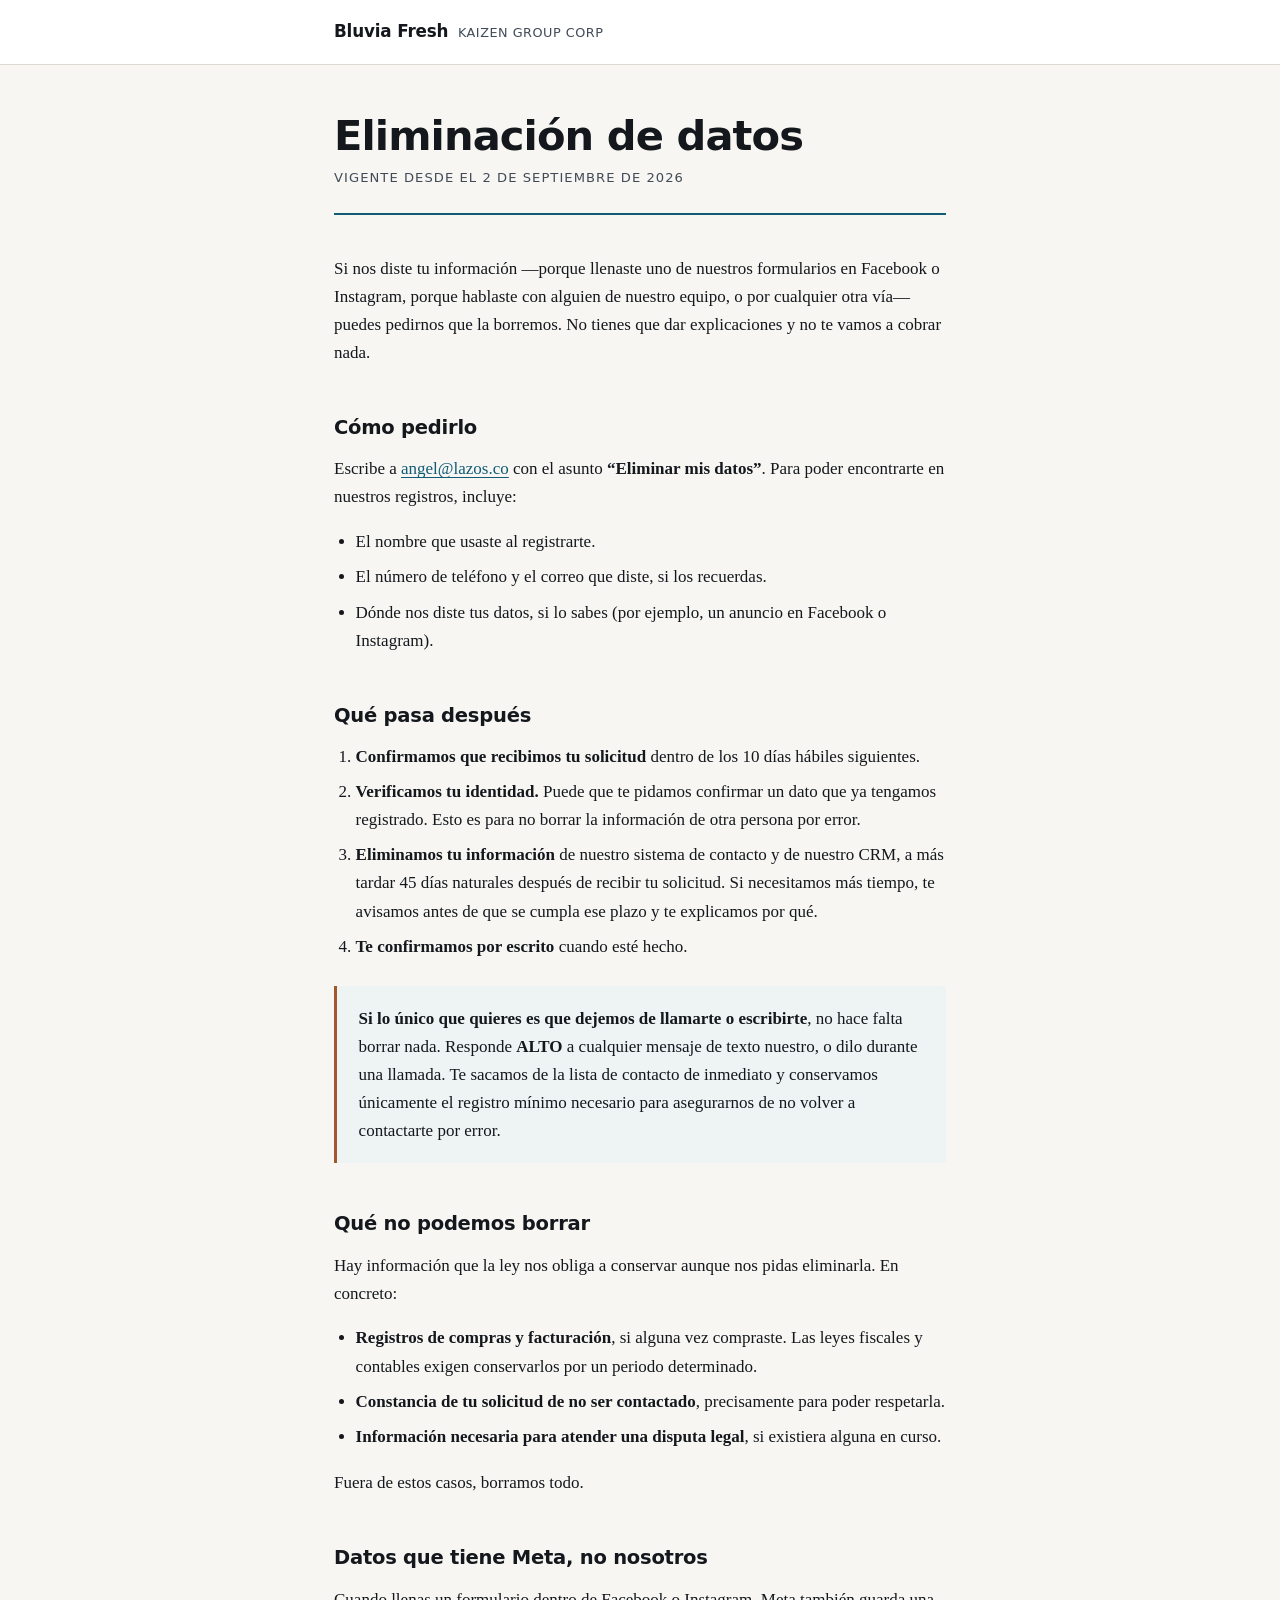
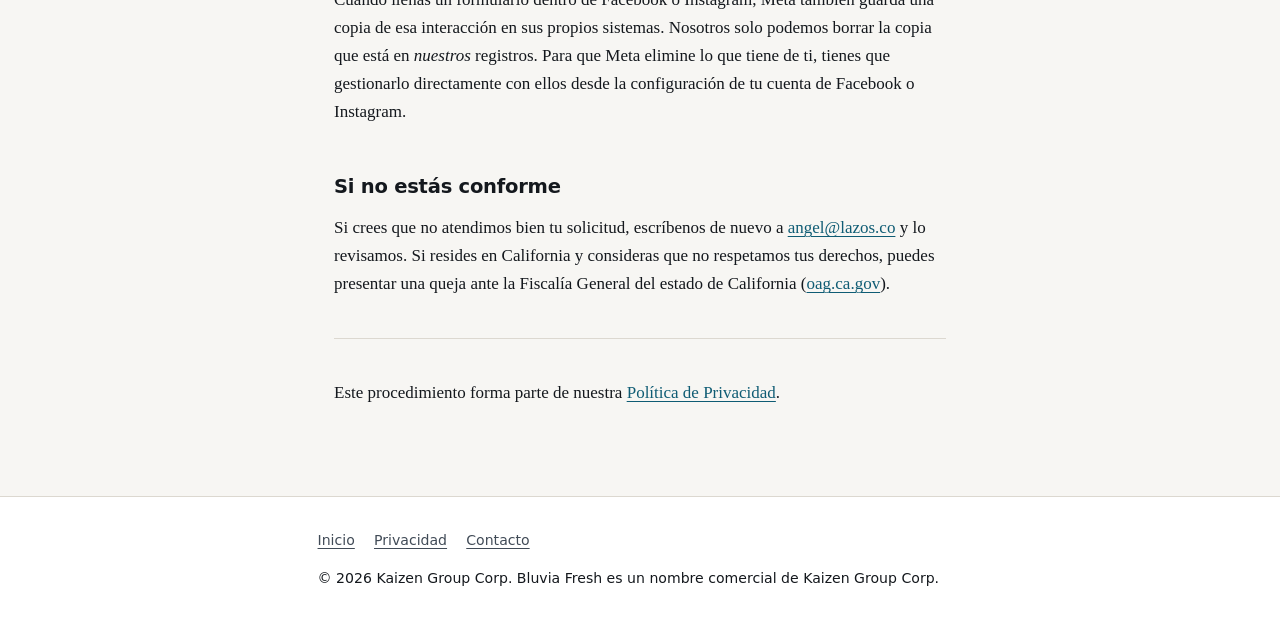
==== eliminar-datos.html @ fa754b14 "Sitio legal de Bluvia Fresh: privacidad, eliminacion de datos y bases del sorteo Publica los documen" ====
<!doctype html>
<html lang="es">
<head>
<meta charset="utf-8">
<meta name="viewport" content="width=device-width, initial-scale=1">
<title>Eliminación de datos — Bluvia Fresh</title>
<meta name="description" content="Cómo solicitar que Bluvia Fresh elimine tu información personal.">
<link rel="stylesheet" href="estilo.css">
</head>
<body>
<header class="cinta">
  <div class="caja">
    <a class="marca" href="./">Bluvia Fresh <span>Kaizen Group Corp</span></a>
  </div>
</header>

<main class="caja">
  <h1 id="eliminacion-de-datos">Eliminación de datos</h1>
  <p class="vigencia">Vigente desde el 2 de septiembre de 2026</p>

  <p>Si nos diste tu información —porque llenaste uno de nuestros formularios en Facebook o Instagram,
  porque hablaste con alguien de nuestro equipo, o por cualquier otra vía— puedes pedirnos que la
  borremos. No tienes que dar explicaciones y no te vamos a cobrar nada.</p>

  <h2>Cómo pedirlo</h2>
  <p>Escribe a <a href="mailto:angel@lazos.co?subject=Eliminar%20mis%20datos">angel@lazos.co</a> con el
  asunto <strong>“Eliminar mis datos”</strong>. Para poder encontrarte en nuestros registros, incluye:</p>
  <ul>
    <li>El nombre que usaste al registrarte.</li>
    <li>El número de teléfono y el correo que diste, si los recuerdas.</li>
    <li>Dónde nos diste tus datos, si lo sabes (por ejemplo, un anuncio en Facebook o Instagram).</li>
  </ul>

  <h2>Qué pasa después</h2>
  <ol>
    <li><strong>Confirmamos que recibimos tu solicitud</strong> dentro de los 10 días hábiles siguientes.</li>
    <li><strong>Verificamos tu identidad.</strong> Puede que te pidamos confirmar un dato que ya
    tengamos registrado. Esto es para no borrar la información de otra persona por error.</li>
    <li><strong>Eliminamos tu información</strong> de nuestro sistema de contacto y de nuestro CRM, a
    más tardar 45 días naturales después de recibir tu solicitud. Si necesitamos más tiempo, te
    avisamos antes de que se cumpla ese plazo y te explicamos por qué.</li>
    <li><strong>Te confirmamos por escrito</strong> cuando esté hecho.</li>
  </ol>

  <div class="destacado">
    <p><strong>Si lo único que quieres es que dejemos de llamarte o escribirte</strong>, no hace falta
    borrar nada. Responde <strong>ALTO</strong> a cualquier mensaje de texto nuestro, o dilo durante
    una llamada. Te sacamos de la lista de contacto de inmediato y conservamos únicamente el registro
    mínimo necesario para asegurarnos de no volver a contactarte por error.</p>
  </div>

  <h2>Qué no podemos borrar</h2>
  <p>Hay información que la ley nos obliga a conservar aunque nos pidas eliminarla. En concreto:</p>
  <ul>
    <li><strong>Registros de compras y facturación</strong>, si alguna vez compraste. Las leyes fiscales
    y contables exigen conservarlos por un periodo determinado.</li>
    <li><strong>Constancia de tu solicitud de no ser contactado</strong>, precisamente para poder
    respetarla.</li>
    <li><strong>Información necesaria para atender una disputa legal</strong>, si existiera alguna
    en curso.</li>
  </ul>
  <p>Fuera de estos casos, borramos todo.</p>

  <h2>Datos que tiene Meta, no nosotros</h2>
  <p>Cuando llenas un formulario dentro de Facebook o Instagram, Meta también guarda una copia de esa
  interacción en sus propios sistemas. Nosotros solo podemos borrar la copia que está en <em>nuestros</em>
  registros. Para que Meta elimine lo que tiene de ti, tienes que gestionarlo directamente con ellos
  desde la configuración de tu cuenta de Facebook o Instagram.</p>

  <h2>Si no estás conforme</h2>
  <p>Si crees que no atendimos bien tu solicitud, escríbenos de nuevo a
  <a href="mailto:angel@lazos.co">angel@lazos.co</a> y lo revisamos. Si resides en California y
  consideras que no respetamos tus derechos, puedes presentar una queja ante la Fiscalía General
  del estado de California (<a href="https://oag.ca.gov/contact/consumer-complaint-against-business-or-company">oag.ca.gov</a>).</p>

  <hr>
  <p>Este procedimiento forma parte de nuestra <a href="privacidad.html">Política de Privacidad</a>.</p>
</main>

<footer>
  <div class="caja">
    <div class="enlaces-pie">
      <a href="./">Inicio</a>
      <a href="privacidad.html">Privacidad</a>
      <a href="mailto:angel@lazos.co">Contacto</a>
    </div>
    <p>© 2026 Kaizen Group Corp. Bluvia Fresh es un nombre comercial de Kaizen Group Corp.</p>
  </div>
</footer>
</body>
</html>
---- estilo.css ----
/* Bluvia Fresh — hoja de estilo del sitio legal.
   Paleta tomada del producto: acero de la olla, cobre del asa, azul del agua filtrada. */
:root {
  --tinta:      #14181d;
  --tinta-sueve:#414b57;
  --papel:      #f7f6f3;
  --superficie: #ffffff;
  --linea:      #dcd8d0;
  --acento:     #0f5c74;  /* azul agua */
  --acento-2:   #a2582c;  /* cobre */
  --realce:     #eef3f4;
}
@media (prefers-color-scheme: dark) {
  :root:not([data-theme="light"]) {
    --tinta:      #eceff2;
    --tinta-sueve:#a3adb9;
    --papel:      #15181b;
    --superficie: #1c2024;
    --linea:      #2f353b;
    --acento:     #6fc3d8;
    --acento-2:   #e0996a;
    --realce:     #202a2e;
  }
}
:root[data-theme="dark"] {
  --tinta:#eceff2; --tinta-sueve:#a3adb9; --papel:#15181b; --superficie:#1c2024;
  --linea:#2f353b; --acento:#6fc3d8; --acento-2:#e0996a; --realce:#202a2e;
}

* { box-sizing: border-box; }
body {
  margin: 0;
  background: var(--papel);
  color: var(--tinta);
  font: 400 17px/1.65 ui-serif, Georgia, "Times New Roman", serif;
  -webkit-text-size-adjust: 100%;
}
.cinta {
  background: var(--superficie);
  border-bottom: 1px solid var(--linea);
  padding: 18px 0;
}
.caja { width: min(72ch, calc(100% - 2.5rem)); margin-inline: auto; }
.marca {
  display: flex; align-items: baseline; gap: .6rem;
  font-family: ui-sans-serif, system-ui, -apple-system, "Segoe UI", sans-serif;
  font-weight: 700; font-size: 1.05rem; letter-spacing: -.01em;
  color: var(--tinta); text-decoration: none;
}
.marca span { font-weight: 400; font-size: .8rem; color: var(--tinta-sueve); letter-spacing: .04em; text-transform: uppercase; }
main { padding: 3rem 0 4.5rem; }
h1 {
  font-family: ui-sans-serif, system-ui, sans-serif;
  font-size: clamp(1.85rem, 1.2rem + 2.2vw, 2.6rem);
  line-height: 1.12; letter-spacing: -.022em; text-wrap: balance; margin: 0 0 .5rem;
}
.vigencia {
  font-family: ui-sans-serif, system-ui, sans-serif; font-size: .82rem;
  color: var(--tinta-sueve); text-transform: uppercase; letter-spacing: .08em;
  margin: 0 0 2.5rem; padding-bottom: 1.5rem; border-bottom: 2px solid var(--acento);
}
h2 {
  font-family: ui-sans-serif, system-ui, sans-serif;
  font-size: 1.22rem; letter-spacing: -.012em; margin: 2.8rem 0 .7rem; text-wrap: balance;
}
h3 { font-family: ui-sans-serif, system-ui, sans-serif; font-size: 1.02rem; margin: 1.8rem 0 .5rem; }
p, li { color: var(--tinta); }
p { margin: 0 0 1.05rem; }
ul, ol { margin: 0 0 1.15rem; padding-left: 1.35rem; }
li { margin-bottom: .45rem; }
a { color: var(--acento); text-underline-offset: .18em; }
strong { font-weight: 700; }
hr { border: 0; border-top: 1px solid var(--linea); margin: 2.5rem 0; }
blockquote, .destacado {
  margin: 1.6rem 0; padding: 1.15rem 1.35rem;
  background: var(--realce); border-left: 3px solid var(--acento-2);
  border-radius: 0 4px 4px 0;
}
.destacado p:last-child, blockquote p:last-child { margin-bottom: 0; }
table { width: 100%; border-collapse: collapse; margin: 1.5rem 0; font-size: .94rem; }
th, td { text-align: left; padding: .65rem .8rem; border-bottom: 1px solid var(--linea); vertical-align: top; }
th { font-family: ui-sans-serif, system-ui, sans-serif; font-size: .8rem; text-transform: uppercase; letter-spacing: .06em; color: var(--tinta-sueve); }
.tabla-scroll { overflow-x: auto; }
code { font-size: .92em; background: var(--realce); padding: .12em .35em; border-radius: 3px; }
footer {
  border-top: 1px solid var(--linea); background: var(--superficie);
  padding: 2rem 0; font-family: ui-sans-serif, system-ui, sans-serif; font-size: .88rem;
  color: var(--tinta-sueve);
}
footer a { color: var(--tinta-sueve); }
.enlaces-pie { display: flex; flex-wrap: wrap; gap: 1.2rem; margin-bottom: .9rem; }
a:focus-visible, :focus-visible { outline: 2px solid var(--acento); outline-offset: 3px; border-radius: 2px; }
@media (prefers-reduced-motion: reduce) { * { animation: none !important; transition: none !important; } }
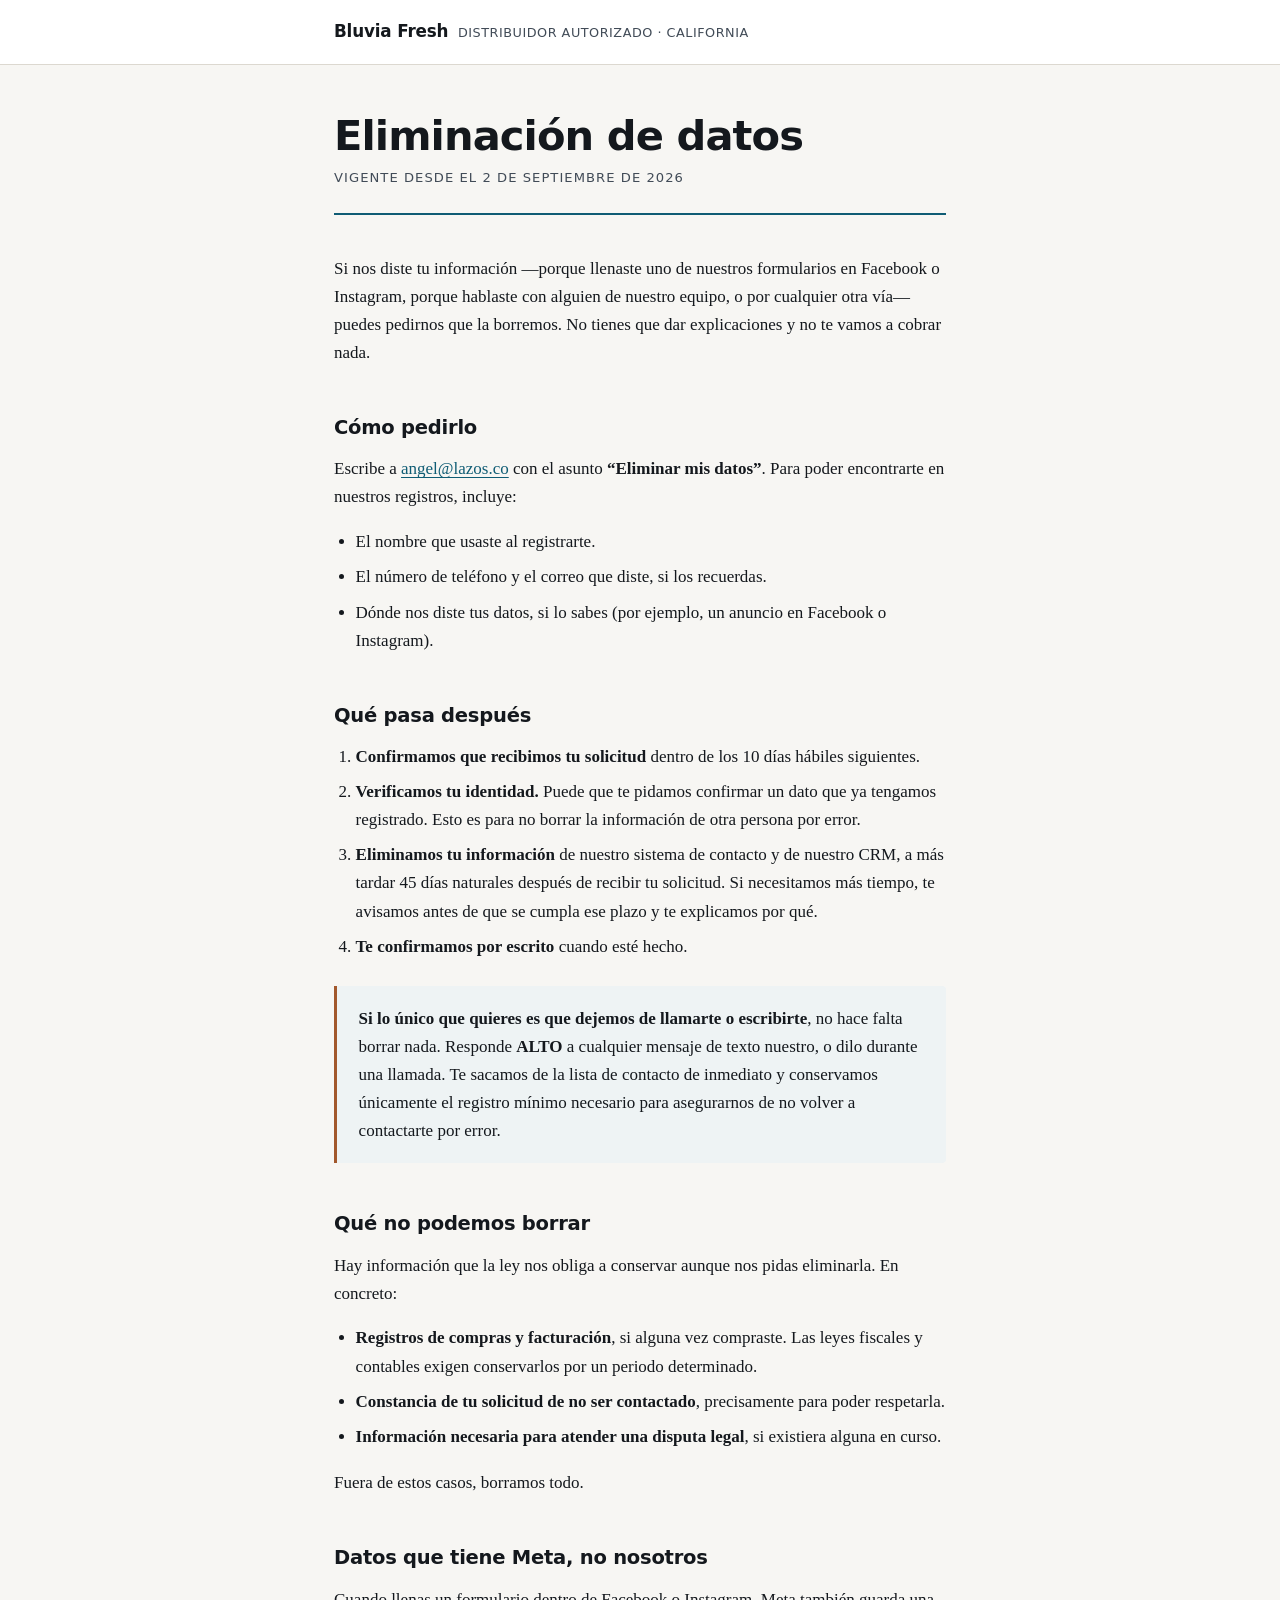
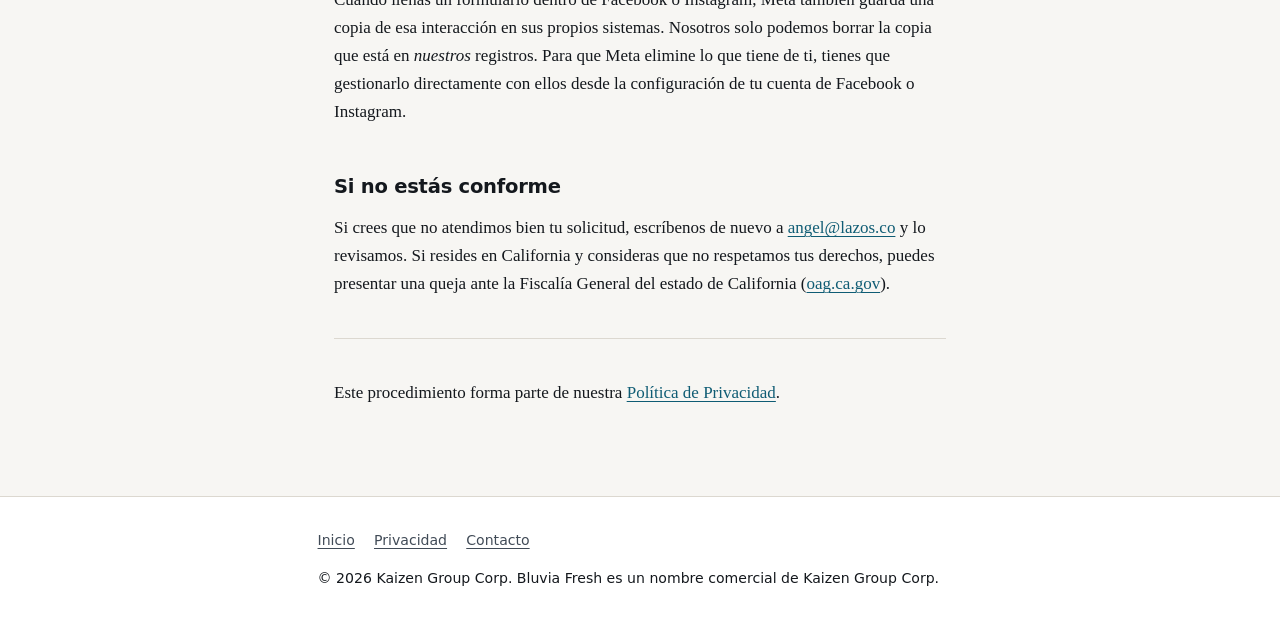
==== commit a08c61f4: "Cabecera sin razón social y domicilio como California Co-Authored-By: Claude Fable 5.1 <noreply@anth" ====
--- a/eliminar-datos.html
+++ b/eliminar-datos.html
@@ -10,7 +10,7 @@
 <body>
 <header class="cinta">
   <div class="caja">
-    <a class="marca" href="./">Bluvia Fresh <span>Kaizen Group Corp</span></a>
+    <a class="marca" href="./">Bluvia Fresh <span>Distribuidor autorizado · California</span></a>
   </div>
 </header>
 
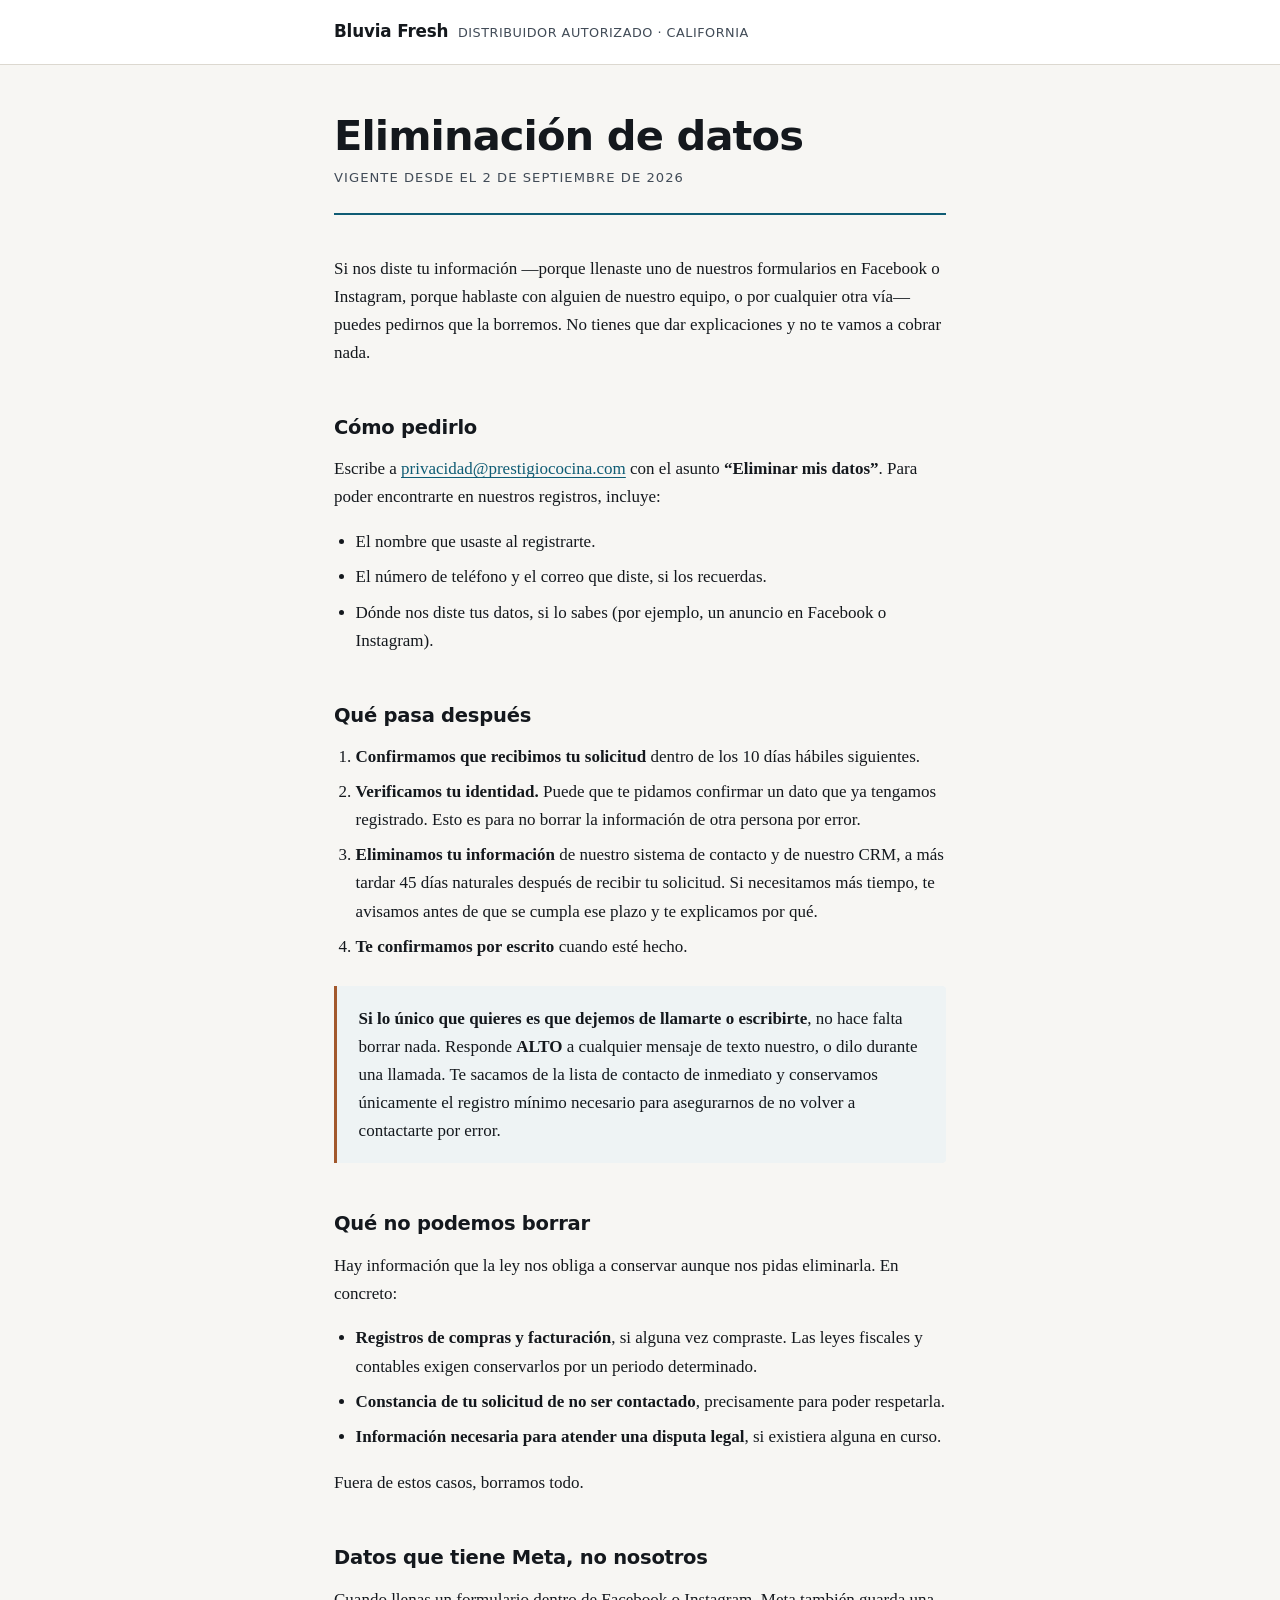
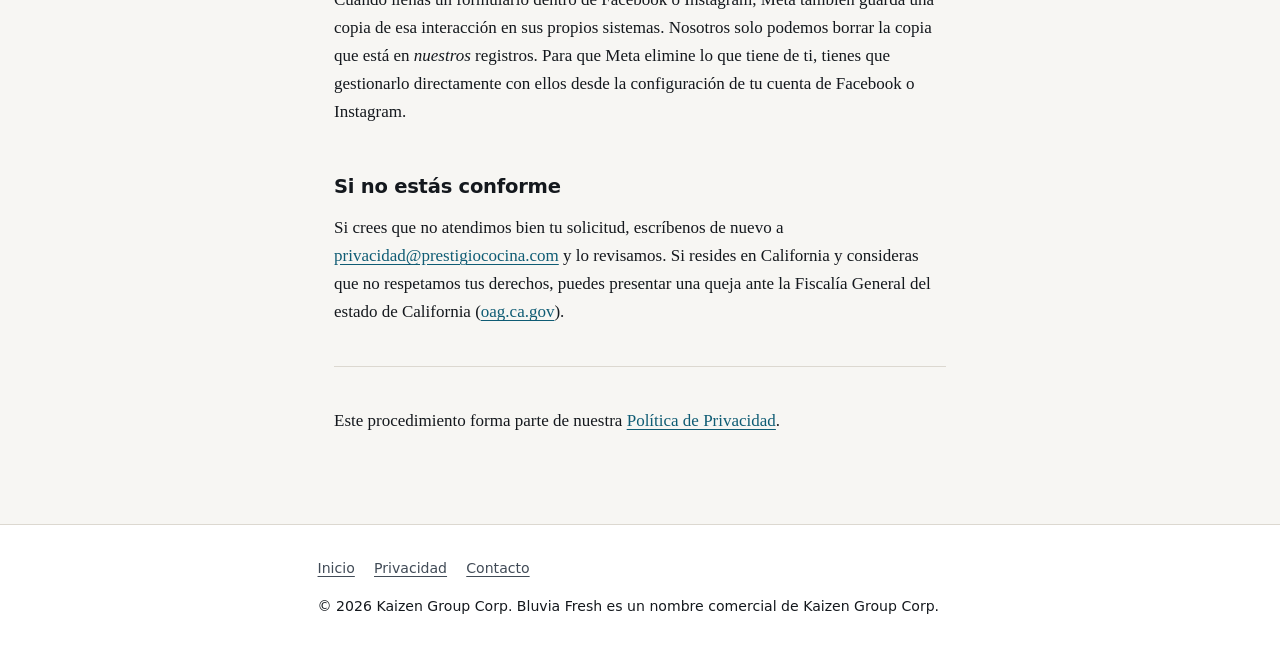
==== commit e5e35877: "Contacto de privacidad: privacidad@prestigiococina.com Co-Authored-By: Claude Fable 5.1 <noreply@ant" ====
--- a/eliminar-datos.html
+++ b/eliminar-datos.html
@@ -23,7 +23,7 @@
   borremos. No tienes que dar explicaciones y no te vamos a cobrar nada.</p>
 
   <h2>Cómo pedirlo</h2>
-  <p>Escribe a <a href="mailto:angel@lazos.co?subject=Eliminar%20mis%20datos">angel@lazos.co</a> con el
+  <p>Escribe a <a href="mailto:privacidad@prestigiococina.com?subject=Eliminar%20mis%20datos">privacidad@prestigiococina.com</a> con el
   asunto <strong>“Eliminar mis datos”</strong>. Para poder encontrarte en nuestros registros, incluye:</p>
   <ul>
     <li>El nombre que usaste al registrarte.</li>
@@ -69,7 +69,7 @@
 
   <h2>Si no estás conforme</h2>
   <p>Si crees que no atendimos bien tu solicitud, escríbenos de nuevo a
-  <a href="mailto:angel@lazos.co">angel@lazos.co</a> y lo revisamos. Si resides en California y
+  <a href="mailto:privacidad@prestigiococina.com">privacidad@prestigiococina.com</a> y lo revisamos. Si resides en California y
   consideras que no respetamos tus derechos, puedes presentar una queja ante la Fiscalía General
   del estado de California (<a href="https://oag.ca.gov/contact/consumer-complaint-against-business-or-company">oag.ca.gov</a>).</p>
 
@@ -82,7 +82,7 @@
     <div class="enlaces-pie">
       <a href="./">Inicio</a>
       <a href="privacidad.html">Privacidad</a>
-      <a href="mailto:angel@lazos.co">Contacto</a>
+      <a href="mailto:privacidad@prestigiococina.com">Contacto</a>
     </div>
     <p>© 2026 Kaizen Group Corp. Bluvia Fresh es un nombre comercial de Kaizen Group Corp.</p>
   </div>
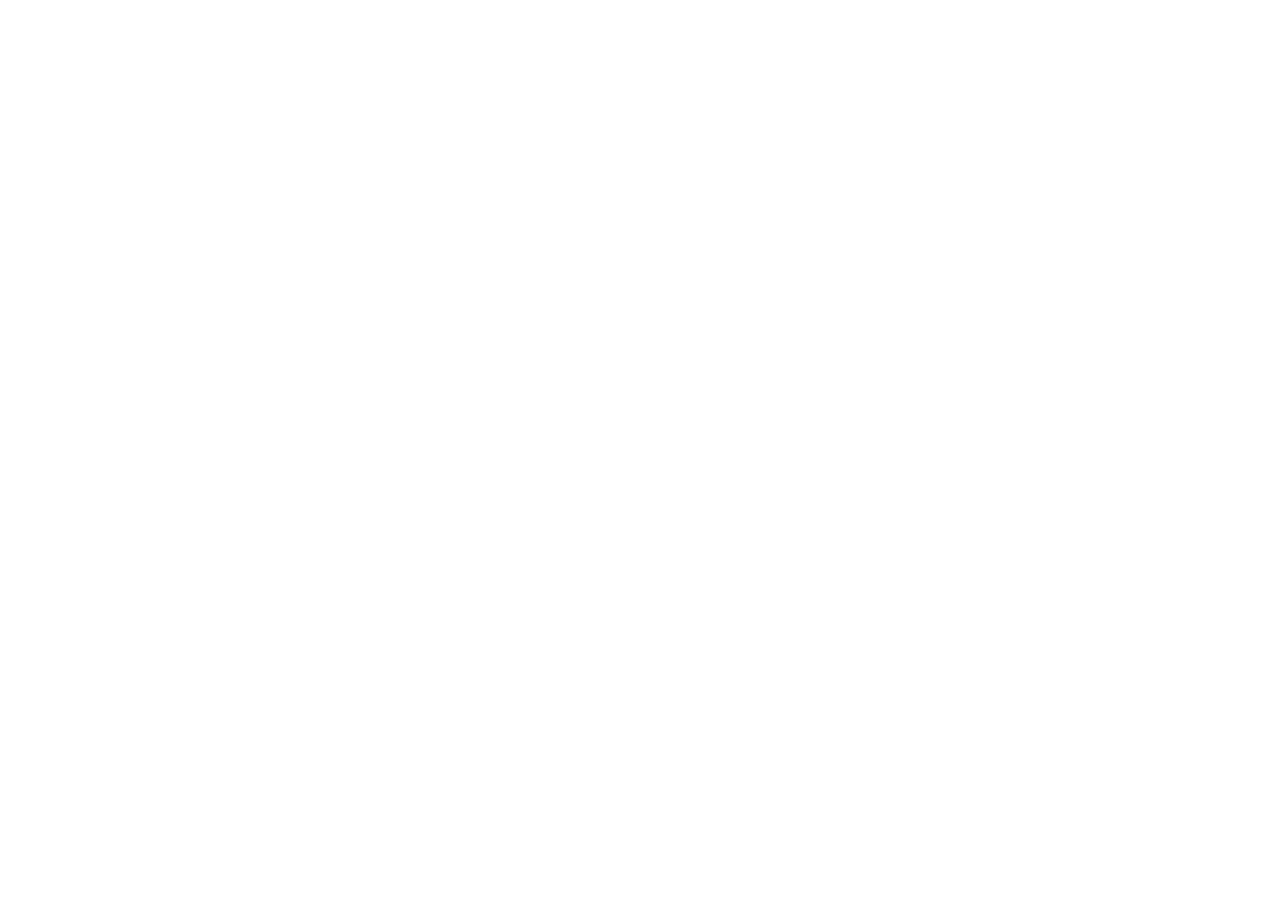
==== commit 0fd26d5a: "Redirige las páginas legales a prestigiococina.com Co-Authored-By: Claude Fable 5.1 <noreply@anthrop" ====
--- a/eliminar-datos.html
+++ b/eliminar-datos.html
@@ -1,6 +1,8 @@
 <!doctype html>
 <html lang="es">
 <head>
+<meta http-equiv="refresh" content="0; url=https://prestigiococina.com/eliminar-datos">
+<link rel="canonical" href="https://prestigiococina.com/eliminar-datos">
 <meta charset="utf-8">
 <meta name="viewport" content="width=device-width, initial-scale=1">
 <title>Eliminación de datos — Bluvia Fresh</title>
